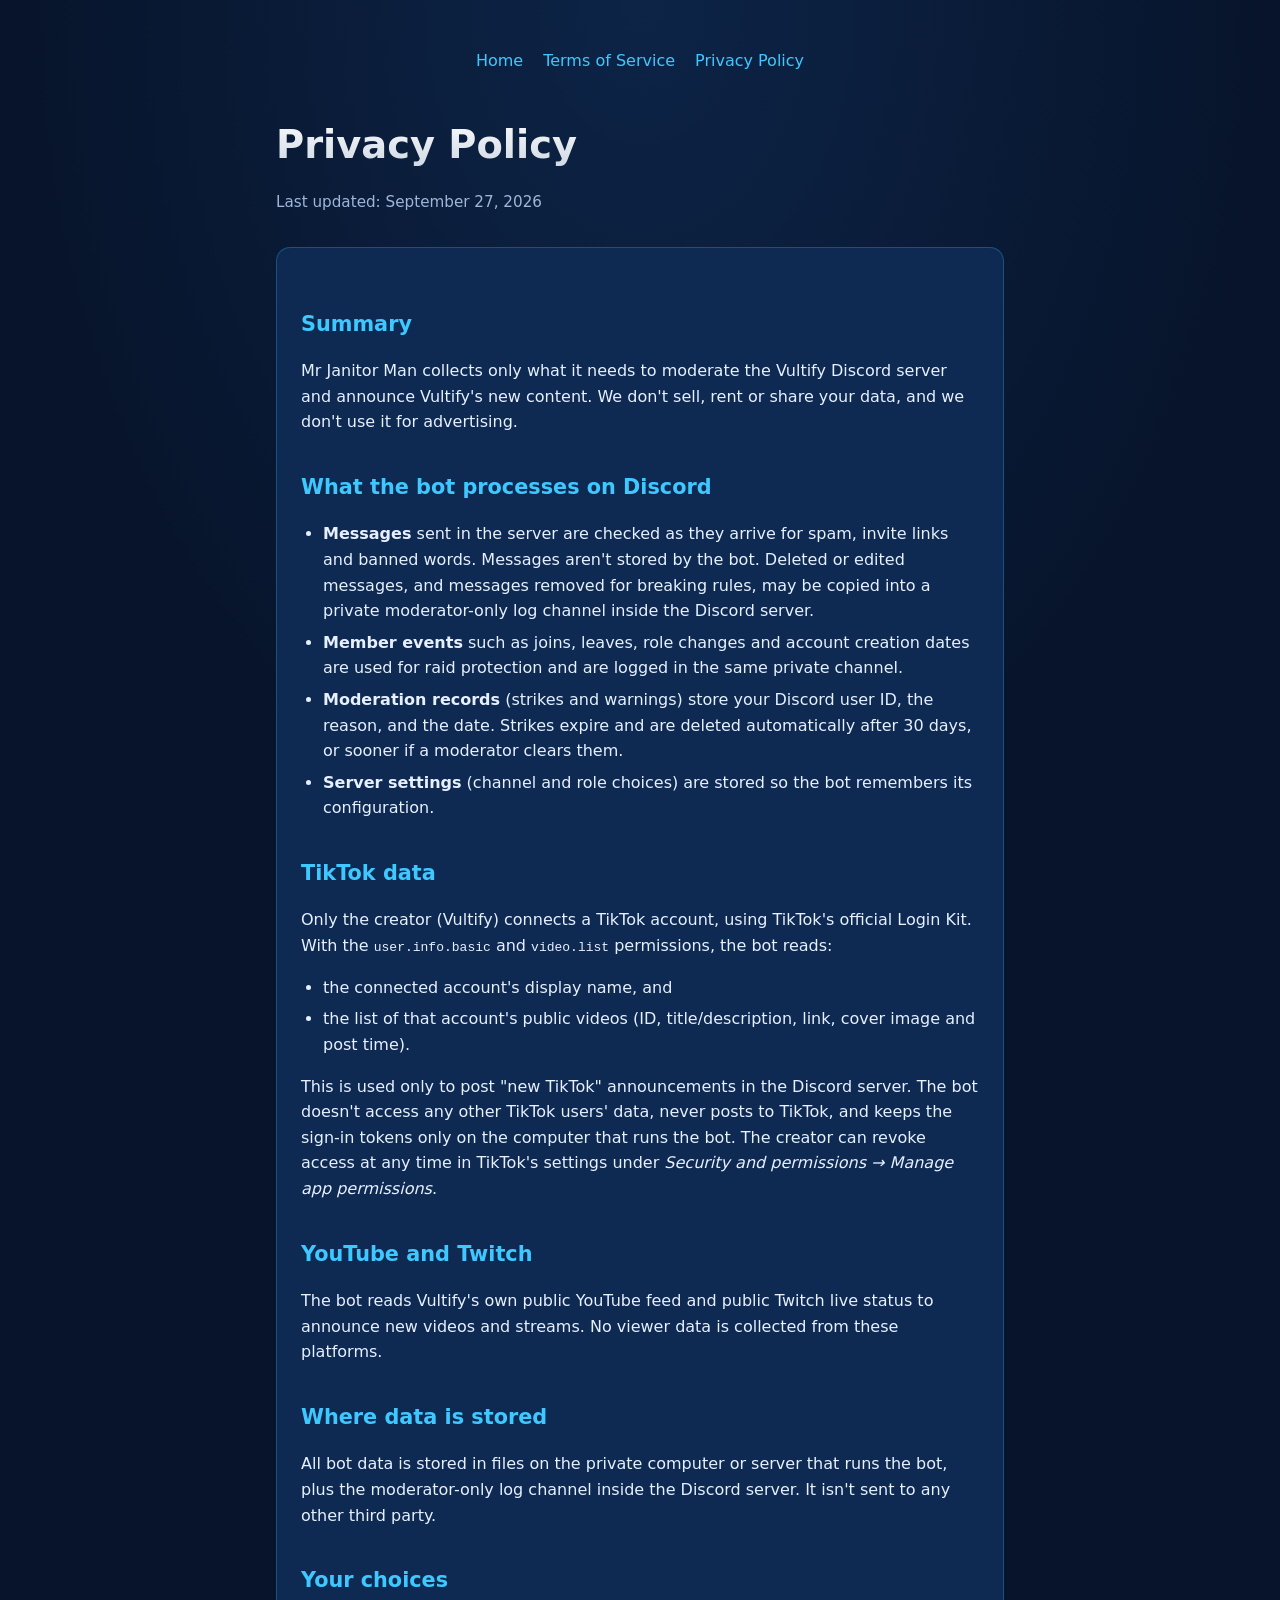
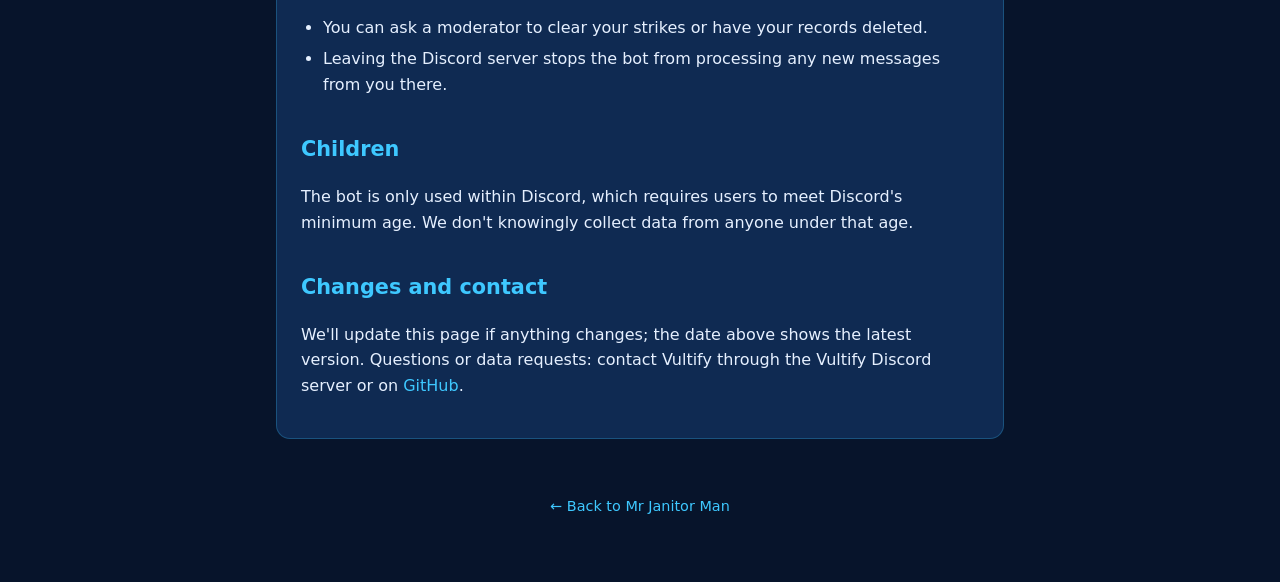
==== privacy.html @ c57e3c6e "Add Mr Janitor Man website with Terms of Service and Privacy Policy Co-Authored-By: Claude Opus 5.5 " ====
<!doctype html>
<html lang="en">
<head>
  <meta charset="utf-8">
  <meta name="viewport" content="width=device-width, initial-scale=1">
  <title>Privacy Policy · Mr Janitor Man</title>
  <link rel="icon" href="avatar.png">
  <link rel="stylesheet" href="style.css">
</head>
<body>
<main>
  <nav>
    <a href="./">Home</a>
    <a href="terms.html">Terms of Service</a>
    <a href="privacy.html">Privacy Policy</a>
  </nav>

  <h1>Privacy Policy</h1>
  <p class="updated">Last updated: September 27, 2026</p>

  <div class="card">
    <h2>Summary</h2>
    <p>Mr Janitor Man collects only what it needs to moderate the Vultify Discord server and announce Vultify's new content. We don't sell, rent or share your data, and we don't use it for advertising.</p>

    <h2>What the bot processes on Discord</h2>
    <ul>
      <li><strong>Messages</strong> sent in the server are checked as they arrive for spam, invite links and banned words. Messages aren't stored by the bot. Deleted or edited messages, and messages removed for breaking rules, may be copied into a private moderator-only log channel inside the Discord server.</li>
      <li><strong>Member events</strong> such as joins, leaves, role changes and account creation dates are used for raid protection and are logged in the same private channel.</li>
      <li><strong>Moderation records</strong> (strikes and warnings) store your Discord user ID, the reason, and the date. Strikes expire and are deleted automatically after 30 days, or sooner if a moderator clears them.</li>
      <li><strong>Server settings</strong> (channel and role choices) are stored so the bot remembers its configuration.</li>
    </ul>

    <h2>TikTok data</h2>
    <p>Only the creator (Vultify) connects a TikTok account, using TikTok's official Login Kit. With the <code>user.info.basic</code> and <code>video.list</code> permissions, the bot reads:</p>
    <ul>
      <li>the connected account's display name, and</li>
      <li>the list of that account's public videos (ID, title/description, link, cover image and post time).</li>
    </ul>
    <p>This is used only to post "new TikTok" announcements in the Discord server. The bot doesn't access any other TikTok users' data, never posts to TikTok, and keeps the sign-in tokens only on the computer that runs the bot. The creator can revoke access at any time in TikTok's settings under <em>Security and permissions → Manage app permissions</em>.</p>

    <h2>YouTube and Twitch</h2>
    <p>The bot reads Vultify's own public YouTube feed and public Twitch live status to announce new videos and streams. No viewer data is collected from these platforms.</p>

    <h2>Where data is stored</h2>
    <p>All bot data is stored in files on the private computer or server that runs the bot, plus the moderator-only log channel inside the Discord server. It isn't sent to any other third party.</p>

    <h2>Your choices</h2>
    <ul>
      <li>You can ask a moderator to clear your strikes or have your records deleted.</li>
      <li>Leaving the Discord server stops the bot from processing any new messages from you there.</li>
    </ul>

    <h2>Children</h2>
    <p>The bot is only used within Discord, which requires users to meet Discord's minimum age. We don't knowingly collect data from anyone under that age.</p>

    <h2>Changes and contact</h2>
    <p>We'll update this page if anything changes; the date above shows the latest version. Questions or data requests: contact Vultify through the Vultify Discord server or on <a href="https://github.com/Vultify">GitHub</a>.</p>
  </div>

  <footer><a href="./">← Back to Mr Janitor Man</a></footer>
</main>
</body>
</html>
---- style.css ----
:root {
  --bg: #07142b;
  --bg-2: #0d2447;
  --card: #0f2a52;
  --text: #e6f0ff;
  --muted: #9fb6d9;
  --accent: #3ec8ff;
  --accent-2: #4a6cf7;
  --chrome: #c9d3e0;
}

* { box-sizing: border-box; }

body {
  margin: 0;
  font-family: system-ui, -apple-system, "Segoe UI", Roboto, sans-serif;
  line-height: 1.6;
  color: var(--text);
  background: radial-gradient(ellipse at top, var(--bg-2), var(--bg) 70%) fixed;
  background-color: var(--bg);
  min-height: 100vh;
}

main {
  max-width: 760px;
  margin: 0 auto;
  padding: 48px 16px 64px;
}

nav {
  display: flex;
  gap: 20px;
  justify-content: center;
  flex-wrap: wrap;
  margin-bottom: 40px;
}

nav a, a { color: var(--accent); text-decoration: none; }
nav a:hover, a:hover { text-decoration: underline; }

.hero { text-align: center; }
.hero img {
  width: 180px;
  height: 180px;
  border-radius: 50%;
  box-shadow: 0 0 40px rgba(62, 200, 255, 0.35);
}

h1 {
  font-size: 2.4rem;
  margin: 20px 0 8px;
  background: linear-gradient(180deg, #ffffff, var(--chrome));
  -webkit-background-clip: text;
  background-clip: text;
  color: transparent;
}

h2 { color: var(--accent); margin-top: 36px; font-size: 1.3rem; }

.tagline { color: var(--muted); font-size: 1.1rem; margin: 0; }

.card {
  background: var(--card);
  border: 1px solid rgba(62, 200, 255, 0.25);
  border-radius: 14px;
  padding: 24px;
  margin-top: 32px;
}

ul { padding-left: 22px; }
li { margin: 6px 0; }

.updated { color: var(--muted); font-size: 0.95rem; }

footer {
  text-align: center;
  color: var(--muted);
  font-size: 0.9rem;
  margin-top: 56px;
}
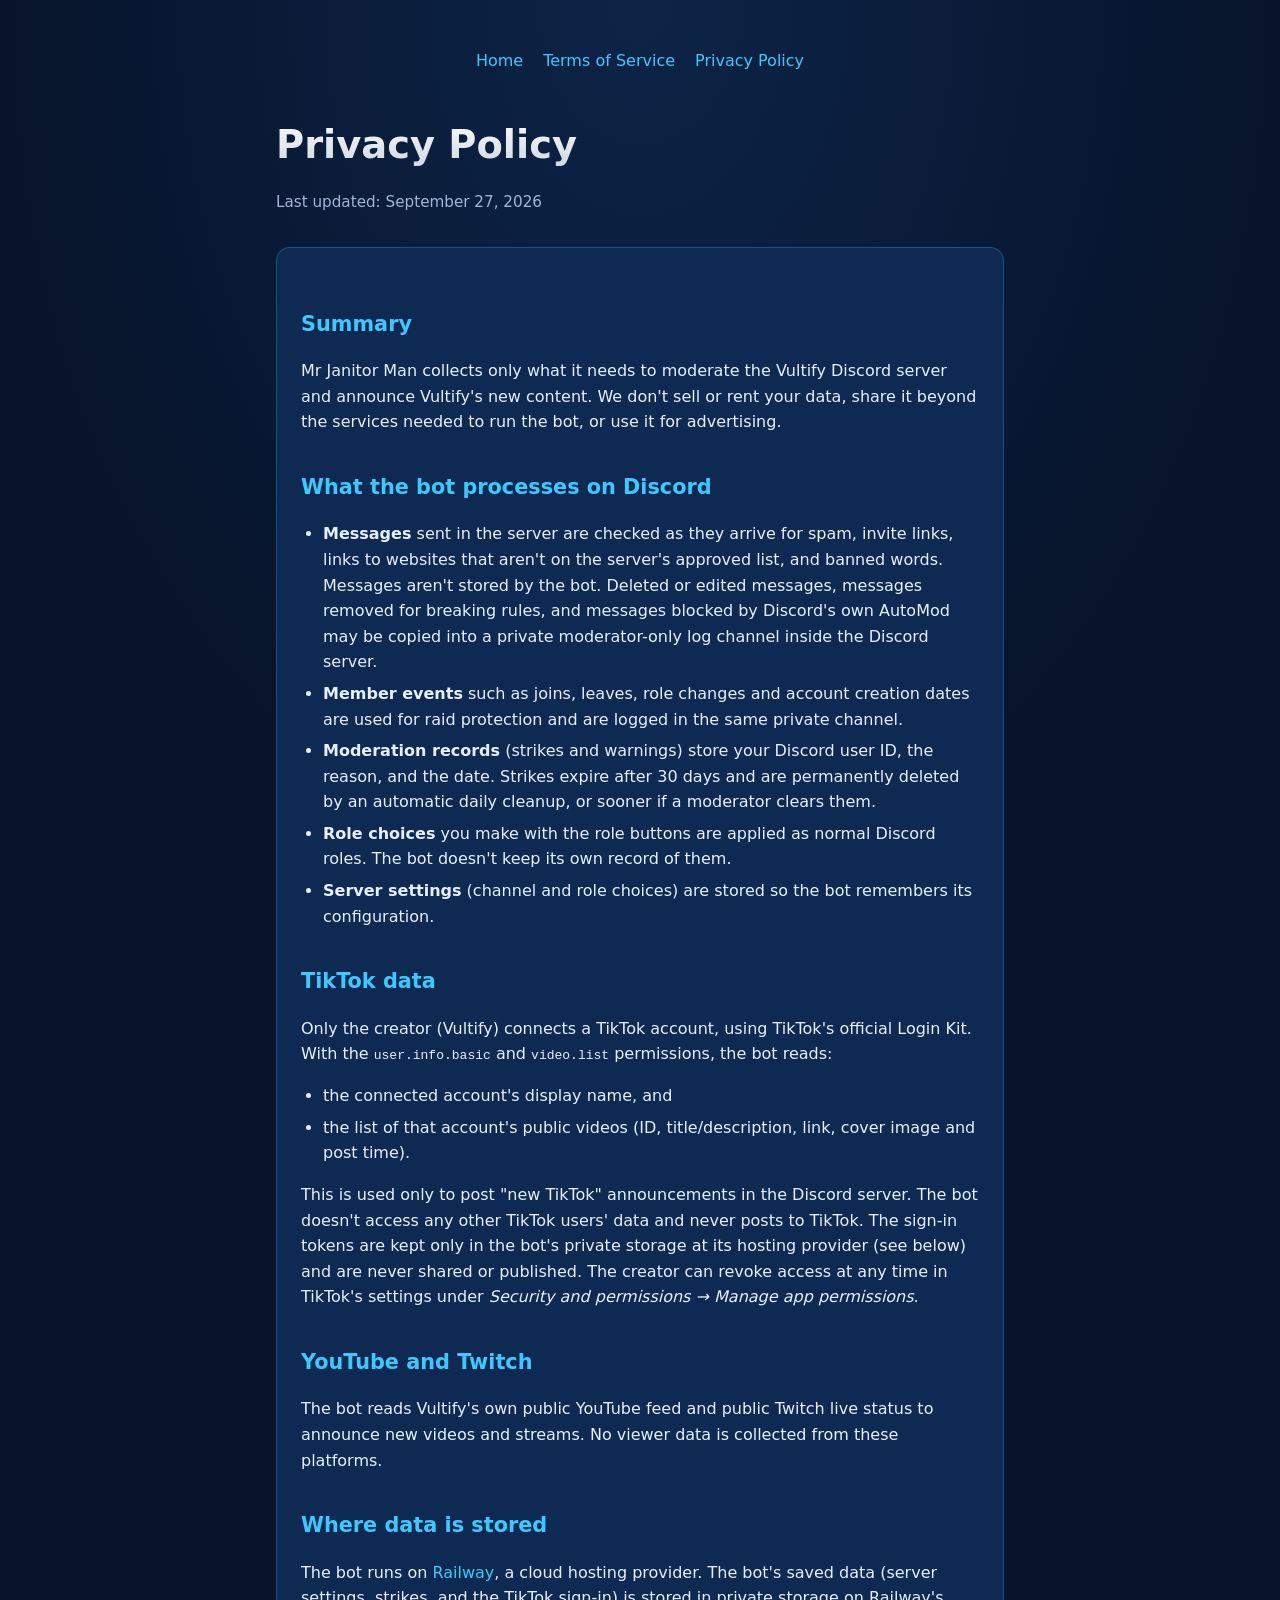
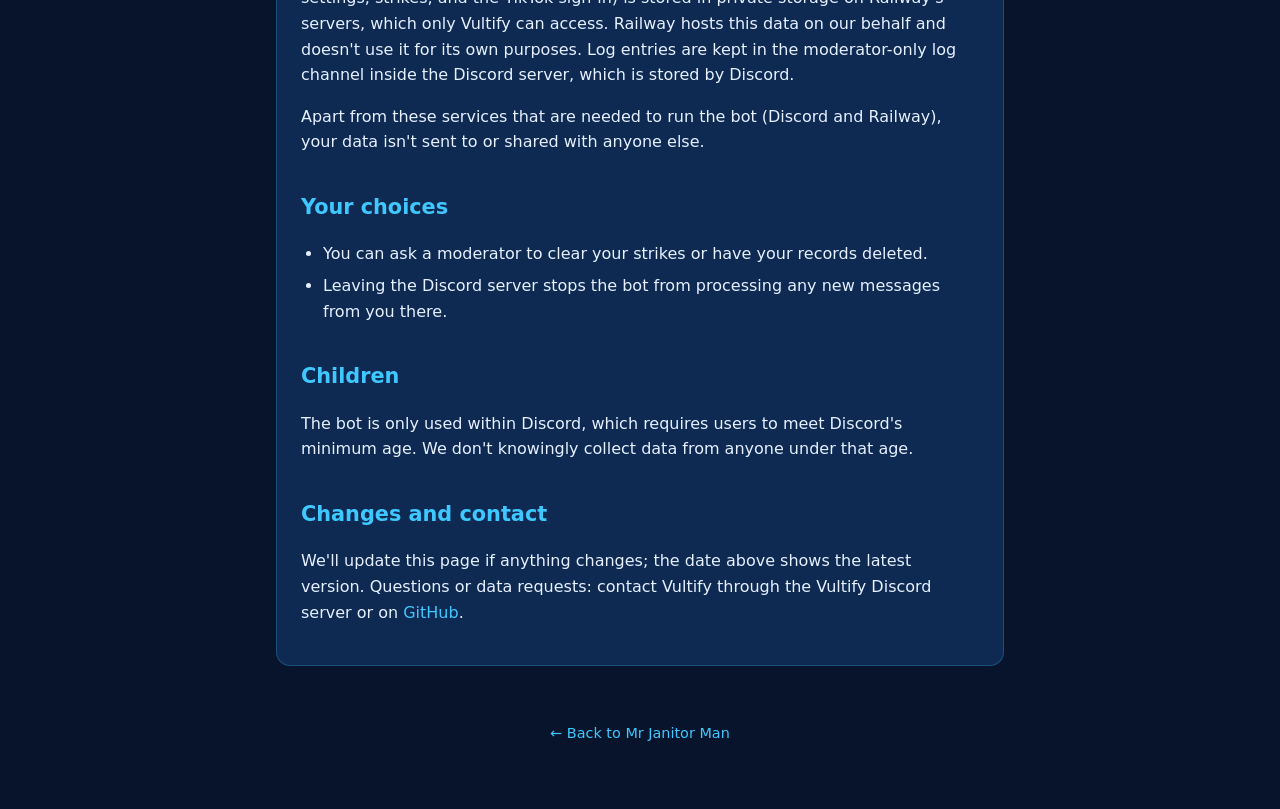
==== commit 9e4e3fb5: "Update policies for Railway hosting, link filter and daily strike cleanup Co-Authored-By: Claude Opu" ====
--- a/privacy.html
+++ b/privacy.html
@@ -20,13 +20,14 @@
 
   <div class="card">
     <h2>Summary</h2>
-    <p>Mr Janitor Man collects only what it needs to moderate the Vultify Discord server and announce Vultify's new content. We don't sell, rent or share your data, and we don't use it for advertising.</p>
+    <p>Mr Janitor Man collects only what it needs to moderate the Vultify Discord server and announce Vultify's new content. We don't sell or rent your data, share it beyond the services needed to run the bot, or use it for advertising.</p>
 
     <h2>What the bot processes on Discord</h2>
     <ul>
-      <li><strong>Messages</strong> sent in the server are checked as they arrive for spam, invite links and banned words. Messages aren't stored by the bot. Deleted or edited messages, and messages removed for breaking rules, may be copied into a private moderator-only log channel inside the Discord server.</li>
+      <li><strong>Messages</strong> sent in the server are checked as they arrive for spam, invite links, links to websites that aren't on the server's approved list, and banned words. Messages aren't stored by the bot. Deleted or edited messages, messages removed for breaking rules, and messages blocked by Discord's own AutoMod may be copied into a private moderator-only log channel inside the Discord server.</li>
       <li><strong>Member events</strong> such as joins, leaves, role changes and account creation dates are used for raid protection and are logged in the same private channel.</li>
-      <li><strong>Moderation records</strong> (strikes and warnings) store your Discord user ID, the reason, and the date. Strikes expire and are deleted automatically after 30 days, or sooner if a moderator clears them.</li>
+      <li><strong>Moderation records</strong> (strikes and warnings) store your Discord user ID, the reason, and the date. Strikes expire after 30 days and are permanently deleted by an automatic daily cleanup, or sooner if a moderator clears them.</li>
+      <li><strong>Role choices</strong> you make with the role buttons are applied as normal Discord roles. The bot doesn't keep its own record of them.</li>
       <li><strong>Server settings</strong> (channel and role choices) are stored so the bot remembers its configuration.</li>
     </ul>
 
@@ -36,13 +37,14 @@
       <li>the connected account's display name, and</li>
       <li>the list of that account's public videos (ID, title/description, link, cover image and post time).</li>
     </ul>
-    <p>This is used only to post "new TikTok" announcements in the Discord server. The bot doesn't access any other TikTok users' data, never posts to TikTok, and keeps the sign-in tokens only on the computer that runs the bot. The creator can revoke access at any time in TikTok's settings under <em>Security and permissions → Manage app permissions</em>.</p>
+    <p>This is used only to post "new TikTok" announcements in the Discord server. The bot doesn't access any other TikTok users' data and never posts to TikTok. The sign-in tokens are kept only in the bot's private storage at its hosting provider (see below) and are never shared or published. The creator can revoke access at any time in TikTok's settings under <em>Security and permissions → Manage app permissions</em>.</p>
 
     <h2>YouTube and Twitch</h2>
     <p>The bot reads Vultify's own public YouTube feed and public Twitch live status to announce new videos and streams. No viewer data is collected from these platforms.</p>
 
     <h2>Where data is stored</h2>
-    <p>All bot data is stored in files on the private computer or server that runs the bot, plus the moderator-only log channel inside the Discord server. It isn't sent to any other third party.</p>
+    <p>The bot runs on <a href="https://railway.com">Railway</a>, a cloud hosting provider. The bot's saved data (server settings, strikes, and the TikTok sign-in) is stored in private storage on Railway's servers, which only Vultify can access. Railway hosts this data on our behalf and doesn't use it for its own purposes. Log entries are kept in the moderator-only log channel inside the Discord server, which is stored by Discord.</p>
+    <p>Apart from these services that are needed to run the bot (Discord and Railway), your data isn't sent to or shared with anyone else.</p>
 
     <h2>Your choices</h2>
     <ul>
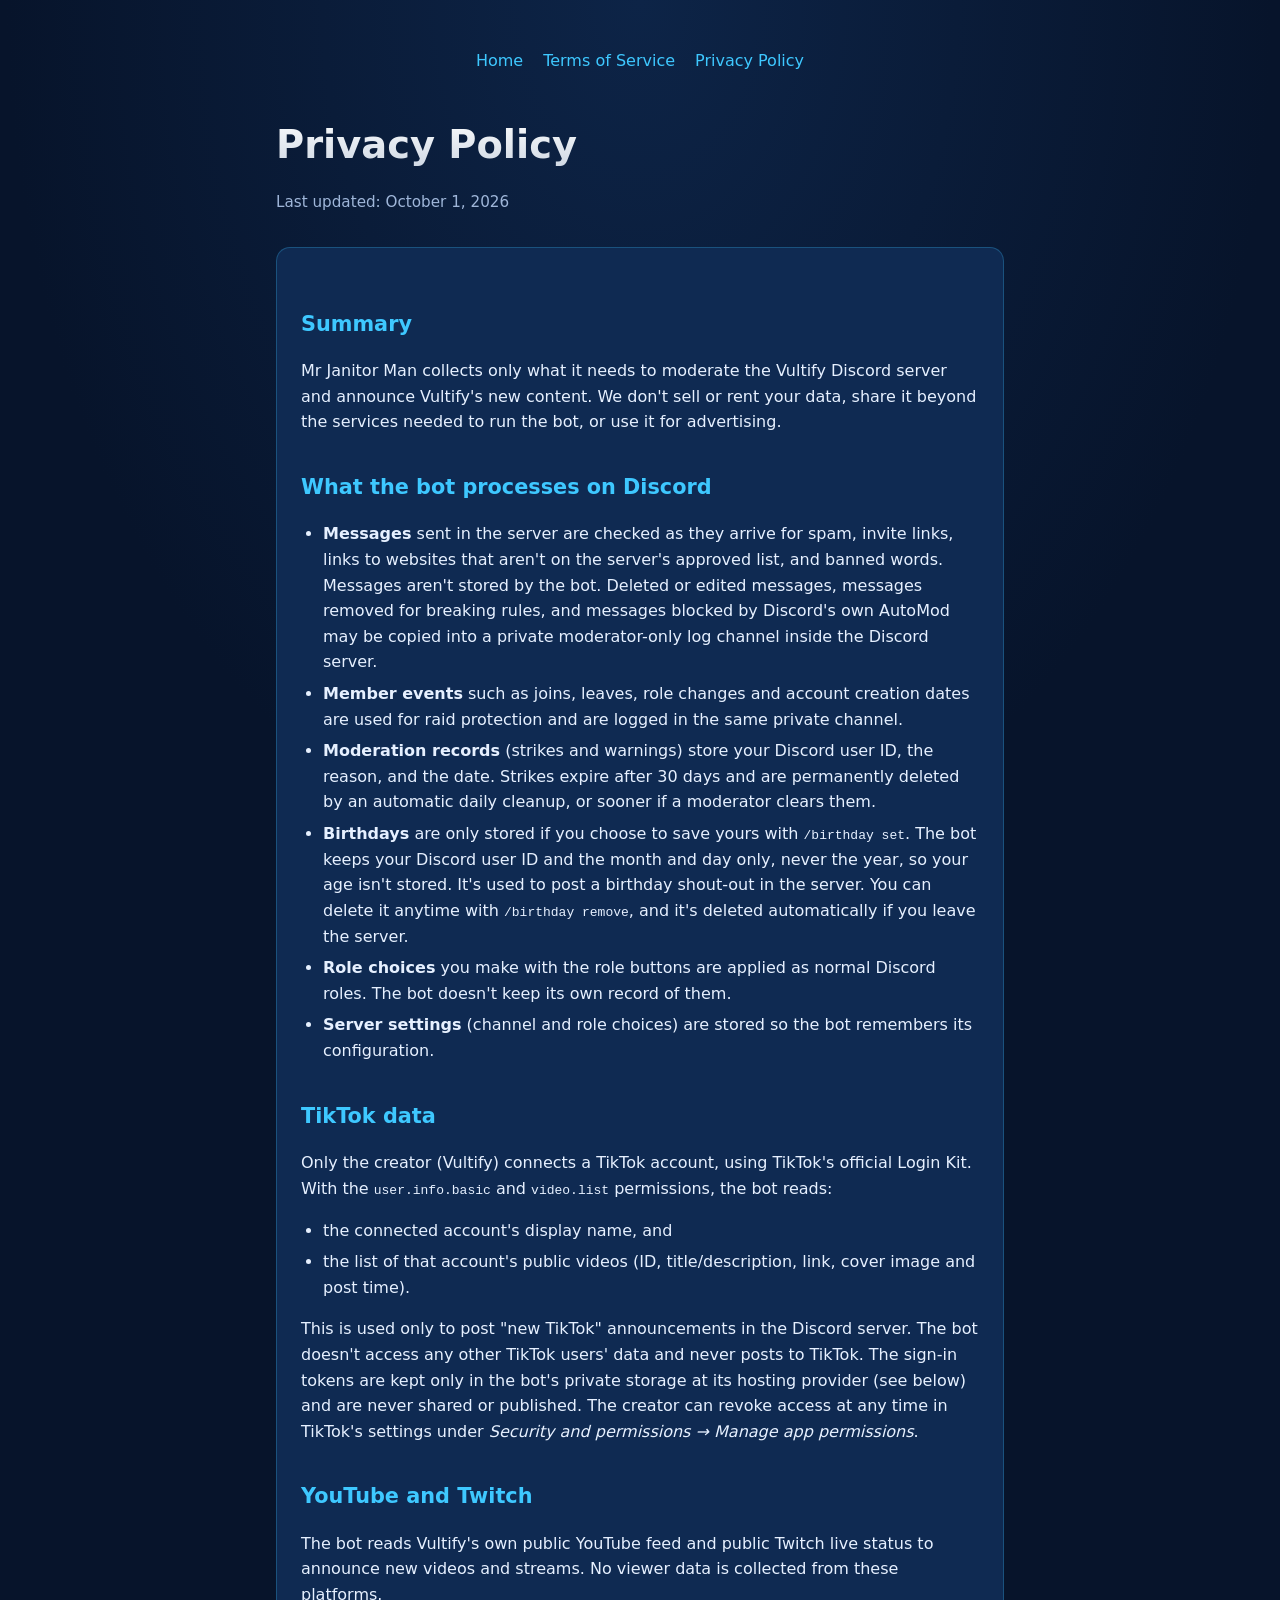
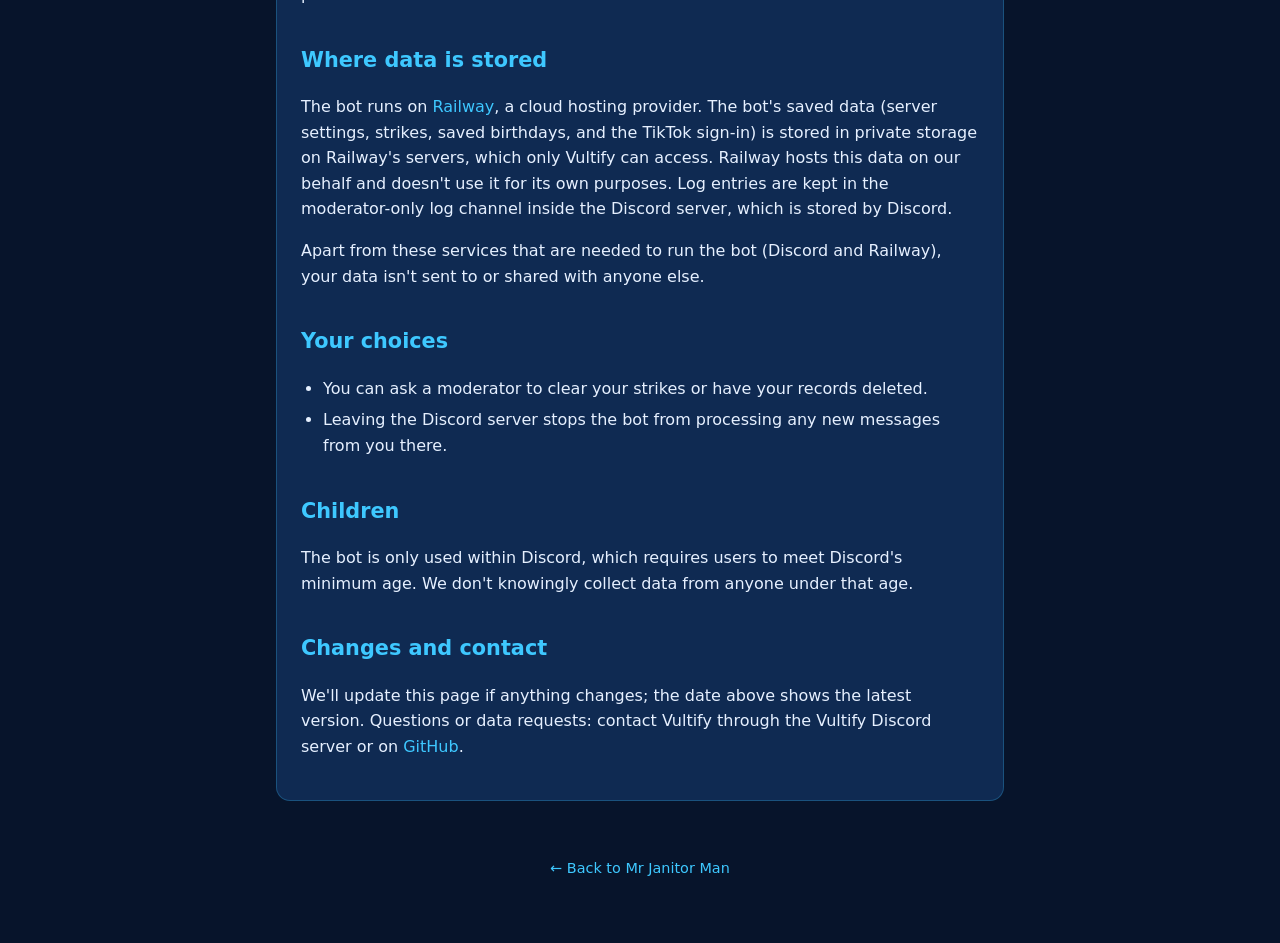
==== commit 4c9079f3: "Privacy policy: add birthdays Co-Authored-By: Claude Opus 5.5 <noreply@anthropic.com>" ====
--- a/privacy.html
+++ b/privacy.html
@@ -16,7 +16,7 @@
   </nav>
 
   <h1>Privacy Policy</h1>
-  <p class="updated">Last updated: September 27, 2026</p>
+  <p class="updated">Last updated: October 1, 2026</p>
 
   <div class="card">
     <h2>Summary</h2>
@@ -27,6 +27,7 @@
       <li><strong>Messages</strong> sent in the server are checked as they arrive for spam, invite links, links to websites that aren't on the server's approved list, and banned words. Messages aren't stored by the bot. Deleted or edited messages, messages removed for breaking rules, and messages blocked by Discord's own AutoMod may be copied into a private moderator-only log channel inside the Discord server.</li>
       <li><strong>Member events</strong> such as joins, leaves, role changes and account creation dates are used for raid protection and are logged in the same private channel.</li>
       <li><strong>Moderation records</strong> (strikes and warnings) store your Discord user ID, the reason, and the date. Strikes expire after 30 days and are permanently deleted by an automatic daily cleanup, or sooner if a moderator clears them.</li>
+      <li><strong>Birthdays</strong> are only stored if you choose to save yours with <code>/birthday set</code>. The bot keeps your Discord user ID and the month and day only, never the year, so your age isn't stored. It's used to post a birthday shout-out in the server. You can delete it anytime with <code>/birthday remove</code>, and it's deleted automatically if you leave the server.</li>
       <li><strong>Role choices</strong> you make with the role buttons are applied as normal Discord roles. The bot doesn't keep its own record of them.</li>
       <li><strong>Server settings</strong> (channel and role choices) are stored so the bot remembers its configuration.</li>
     </ul>
@@ -43,7 +44,7 @@
     <p>The bot reads Vultify's own public YouTube feed and public Twitch live status to announce new videos and streams. No viewer data is collected from these platforms.</p>
 
     <h2>Where data is stored</h2>
-    <p>The bot runs on <a href="https://railway.com">Railway</a>, a cloud hosting provider. The bot's saved data (server settings, strikes, and the TikTok sign-in) is stored in private storage on Railway's servers, which only Vultify can access. Railway hosts this data on our behalf and doesn't use it for its own purposes. Log entries are kept in the moderator-only log channel inside the Discord server, which is stored by Discord.</p>
+    <p>The bot runs on <a href="https://railway.com">Railway</a>, a cloud hosting provider. The bot's saved data (server settings, strikes, saved birthdays, and the TikTok sign-in) is stored in private storage on Railway's servers, which only Vultify can access. Railway hosts this data on our behalf and doesn't use it for its own purposes. Log entries are kept in the moderator-only log channel inside the Discord server, which is stored by Discord.</p>
     <p>Apart from these services that are needed to run the bot (Discord and Railway), your data isn't sent to or shared with anyone else.</p>
 
     <h2>Your choices</h2>
